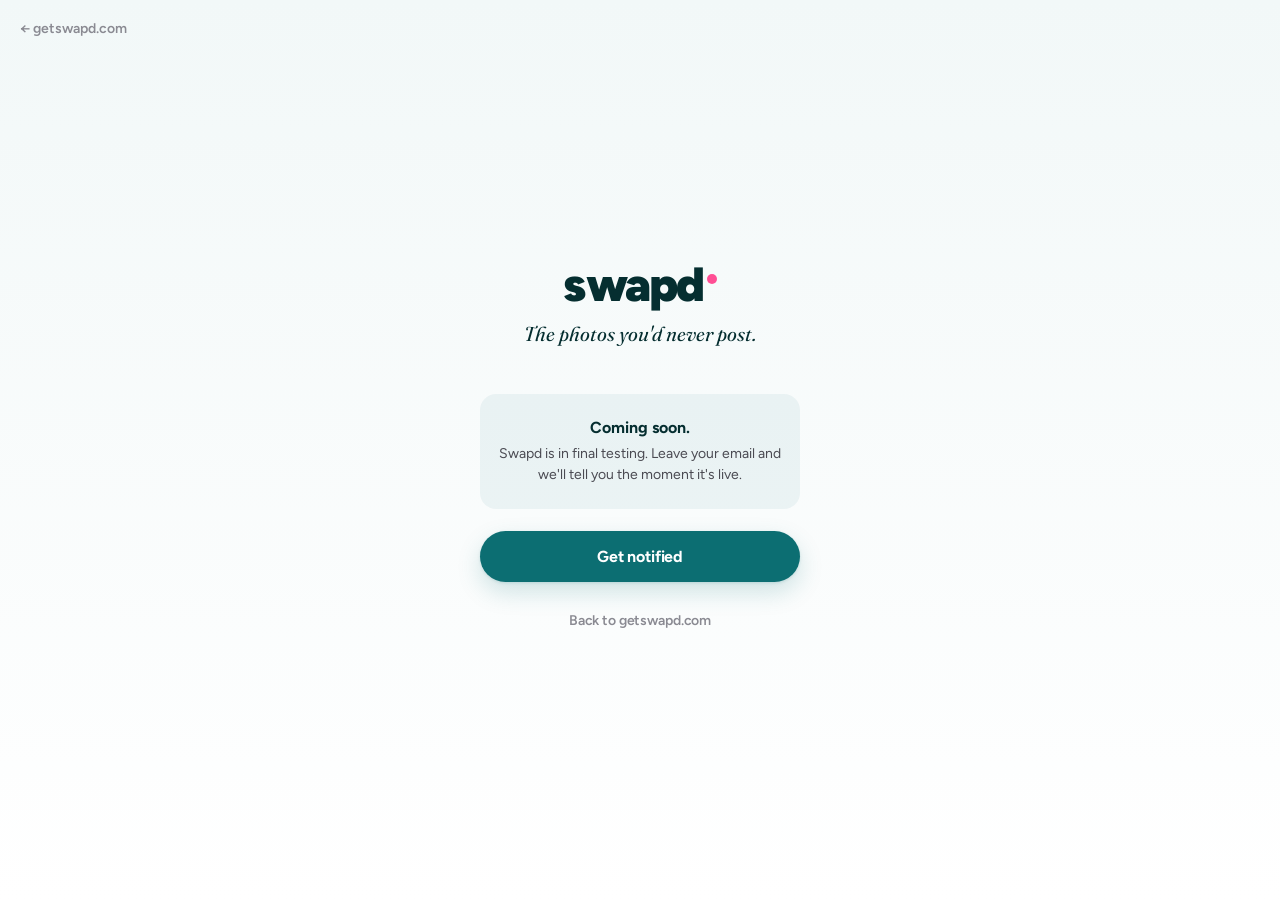
==== app/index.html @ 484838dc "Add files via upload" ====
<!DOCTYPE html>
<html lang="en">
<head>
<meta charset="UTF-8">
<meta name="viewport" content="width=device-width, initial-scale=1.0">
<title>Get Swapd</title>
<meta name="description" content="Download Swapd — the photos you'd never post.">
<meta name="theme-color" content="#0C6E72">

<!-- iOS Smart App Banner — auto-offers App Store when viewed on iPhone Safari -->
<!-- Update with real App Store ID once app is live: -->
<!-- <meta name="apple-itunes-app" content="app-id=YOUR_APP_ID"> -->

<link rel="preconnect" href="https://fonts.googleapis.com">
<link rel="preconnect" href="https://fonts.gstatic.com" crossorigin>
<link href="https://fonts.googleapis.com/css2?family=Figtree:wght@400;700;800;900&family=Fraunces:ital,opsz,wght@1,9..144,400&display=swap" rel="stylesheet">

<style>
  :root {
    --teal: #0C6E72;
    --teal-ink: #052E30;
    --teal-softer: #F2F8F8;
    --pink: #FF4E94;
    --white: #FFFFFF;
    --ink: #151517;
    --ink-2: #4A4A52;
    --ink-3: #8A8A92;
    --shadow-lift: 0 1px 3px rgba(12,110,114,.15), 0 10px 24px rgba(12,110,114,.18);
    --shadow-md: 0 2px 4px rgba(15,15,20,.04), 0 8px 20px rgba(15,15,20,.06);
  }
  * { box-sizing: border-box; margin: 0; padding: 0; }
  body {
    font-family: 'Figtree', -apple-system, BlinkMacSystemFont, sans-serif;
    background: linear-gradient(180deg, var(--teal-softer) 0%, var(--white) 100%);
    color: var(--ink);
    min-height: 100vh;
    display: flex;
    flex-direction: column;
    align-items: center;
    justify-content: center;
    padding: 32px 24px;
    text-align: center;
    -webkit-font-smoothing: antialiased;
  }
  .wordmark {
    font-weight: 900;
    font-size: 48px;
    letter-spacing: -0.035em;
    color: var(--teal-ink);
    margin-bottom: 8px;
  }
  .wordmark-dot {
    display: inline-block;
    width: 10px; height: 10px;
    background: var(--pink);
    border-radius: 50%;
    vertical-align: super;
    margin-left: 3px;
    margin-top: 8px;
  }
  .tagline {
    font-family: 'Fraunces', Georgia, serif;
    font-style: italic;
    font-size: 20px;
    color: var(--teal-ink);
    margin-bottom: 48px;
    font-variation-settings: 'opsz' 72;
    font-weight: 400;
  }
  .status {
    font-size: 15px;
    color: var(--ink-2);
    margin-bottom: 32px;
    min-height: 24px;
    max-width: 320px;
  }
  .buttons {
    display: flex;
    flex-direction: column;
    gap: 14px;
    width: 100%;
    max-width: 320px;
  }
  .btn {
    display: flex;
    align-items: center;
    justify-content: center;
    gap: 10px;
    padding: 16px 24px;
    border-radius: 100px;
    font-family: 'Figtree', sans-serif;
    font-weight: 700;
    font-size: 16px;
    text-decoration: none;
    letter-spacing: -0.01em;
    transition: transform 0.15s;
  }
  .btn:hover { transform: translateY(-1px); }
  .btn-primary {
    background: var(--teal);
    color: var(--white);
    box-shadow: var(--shadow-lift);
  }
  .btn-white {
    background: var(--white);
    color: var(--ink);
    box-shadow: var(--shadow-md);
  }
  .btn-ghost {
    color: var(--ink-3);
    background: transparent;
    font-size: 14px;
    font-weight: 600;
  }
  .spinner {
    display: inline-block;
    width: 20px; height: 20px;
    border: 2px solid var(--teal);
    border-top-color: transparent;
    border-radius: 50%;
    animation: spin 0.8s linear infinite;
    margin-right: 10px;
    vertical-align: middle;
  }
  @keyframes spin { to { transform: rotate(360deg); } }
  .home-link {
    position: fixed;
    top: 20px; left: 20px;
    color: var(--ink-3);
    text-decoration: none;
    font-size: 14px;
    font-weight: 600;
  }
  .home-link:hover { color: var(--ink); }
</style>
</head>
<body>

<a href="/" class="home-link">← getswapd.com</a>

<div class="wordmark">swapd<span class="wordmark-dot"></span></div>
<div class="tagline">The photos you'd never post.</div>

<div class="status" id="status">
  <span class="spinner"></span>Taking you to the right place…
</div>

<div class="buttons" id="buttons" style="display:none;">
  <!-- Buttons injected by the script below if auto-redirect fails -->
</div>

<script>
  // ==========================================================
  // UPDATE THESE URLs WHEN THE APP IS LIVE ON THE STORES
  // ==========================================================
  var APP_STORE_URL  = 'https://apps.apple.com/app/swapd/idYOUR_ID';
  var PLAY_STORE_URL = 'https://play.google.com/store/apps/details?id=com.swapd.app';
  // ==========================================================

  // Swapd is not yet published — while it isn't, show a "coming soon"
  // state instead of sending people to non-existent listings.
  // Flip this to false when the app is submitted & approved on both stores.
  var APP_LIVE = false;

  var ua = navigator.userAgent || navigator.vendor || window.opera;
  var isIOS     = /iPad|iPhone|iPod/.test(ua) && !window.MSStream;
  var isAndroid = /android/i.test(ua);
  var isMobile  = isIOS || isAndroid;

  var statusEl  = document.getElementById('status');
  var buttonsEl = document.getElementById('buttons');

  function showButtons(buttons) {
    statusEl.style.display = 'none';
    buttonsEl.style.display = 'flex';
    buttonsEl.innerHTML = buttons;
  }

  if (!APP_LIVE) {
    // ------ Pre-launch state ------
    showButtons(
      '<div style="padding:24px 16px; background:rgba(12,110,114,0.06); border-radius:16px; margin-bottom:8px;">' +
        '<div style="font-weight:700; color:var(--teal-ink); margin-bottom:6px;">Coming soon.</div>' +
        '<div style="font-size:14px; color:var(--ink-2); line-height:1.5;">Swapd is in final testing. Leave your email and we\'ll tell you the moment it\'s live.</div>' +
      '</div>' +
      '<a href="mailto:hello@getswapd.com?subject=Tell%20me%20when%20Swapd%20is%20live" class="btn btn-primary">Get notified</a>' +
      '<a href="/" class="btn btn-ghost">Back to getswapd.com</a>'
    );
  } else if (isIOS) {
    // ------ iOS: redirect to App Store ------
    statusEl.innerHTML = '<span class="spinner"></span>Opening the App Store…';
    setTimeout(function () { window.location.replace(APP_STORE_URL); }, 400);
    // Fallback buttons if redirect is blocked:
    setTimeout(function () {
      showButtons(
        '<a href="' + APP_STORE_URL + '" class="btn btn-primary">Open App Store</a>' +
        '<a href="/" class="btn btn-ghost">Back</a>'
      );
    }, 2500);
  } else if (isAndroid) {
    // ------ Android: redirect to Play Store ------
    statusEl.innerHTML = '<span class="spinner"></span>Opening Google Play…';
    setTimeout(function () { window.location.replace(PLAY_STORE_URL); }, 400);
    setTimeout(function () {
      showButtons(
        '<a href="' + PLAY_STORE_URL + '" class="btn btn-primary">Open Google Play</a>' +
        '<a href="/" class="btn btn-ghost">Back</a>'
      );
    }, 2500);
  } else {
    // ------ Desktop / other: show both options ------
    showButtons(
      '<a href="' + APP_STORE_URL  + '" class="btn btn-primary">Download on the App Store</a>' +
      '<a href="' + PLAY_STORE_URL + '" class="btn btn-white">Get it on Google Play</a>' +
      '<a href="/" class="btn btn-ghost">Open getswapd.com instead</a>'
    );
    statusEl.innerHTML = 'Open this on your phone to install, or pick a store:';
  }
</script>

</body>
</html>
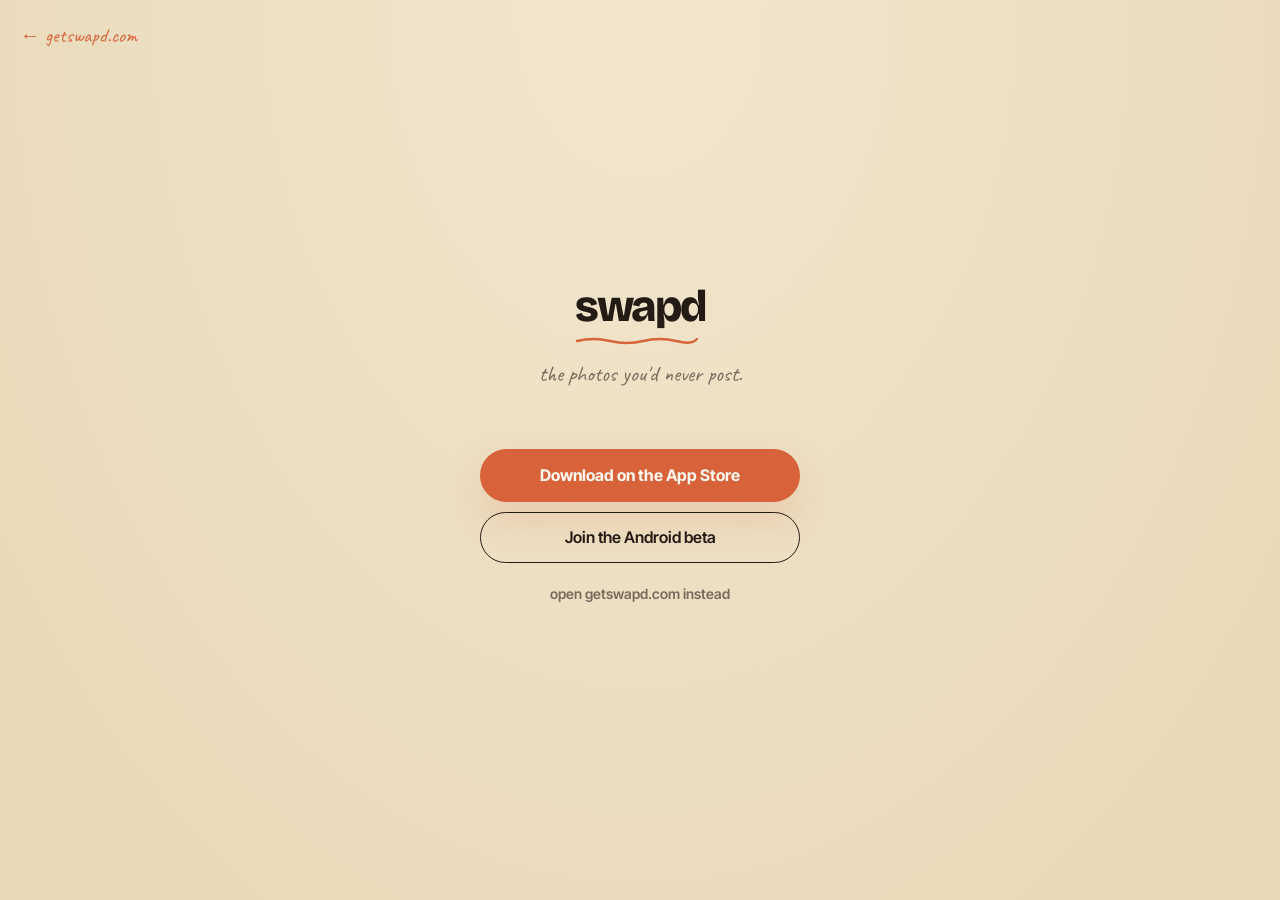
==== commit 326b43d6: "Migrate /app/ store-redirect page to Marmalade brand Drops the old teal palette and Figtree/Fraunces" ====
--- a/app/index.html
+++ b/app/index.html
@@ -1,220 +1,116 @@
 <!DOCTYPE html>
 <html lang="en">
 <head>
-<meta charset="UTF-8">
-<meta name="viewport" content="width=device-width, initial-scale=1.0">
-<title>Get Swapd</title>
-<meta name="description" content="Download Swapd — the photos you'd never post.">
-<meta name="theme-color" content="#0C6E72">
-
-<!-- iOS Smart App Banner — auto-offers App Store when viewed on iPhone Safari -->
-<!-- Update with real App Store ID once app is live: -->
-<!-- <meta name="apple-itunes-app" content="app-id=YOUR_APP_ID"> -->
-
-<link rel="preconnect" href="https://fonts.googleapis.com">
-<link rel="preconnect" href="https://fonts.gstatic.com" crossorigin>
-<link href="https://fonts.googleapis.com/css2?family=Figtree:wght@400;700;800;900&family=Fraunces:ital,opsz,wght@1,9..144,400&display=swap" rel="stylesheet">
-
-<style>
-  :root {
-    --teal: #0C6E72;
-    --teal-ink: #052E30;
-    --teal-softer: #F2F8F8;
-    --pink: #FF4E94;
-    --white: #FFFFFF;
-    --ink: #151517;
-    --ink-2: #4A4A52;
-    --ink-3: #8A8A92;
-    --shadow-lift: 0 1px 3px rgba(12,110,114,.15), 0 10px 24px rgba(12,110,114,.18);
-    --shadow-md: 0 2px 4px rgba(15,15,20,.04), 0 8px 20px rgba(15,15,20,.06);
-  }
-  * { box-sizing: border-box; margin: 0; padding: 0; }
-  body {
-    font-family: 'Figtree', -apple-system, BlinkMacSystemFont, sans-serif;
-    background: linear-gradient(180deg, var(--teal-softer) 0%, var(--white) 100%);
-    color: var(--ink);
-    min-height: 100vh;
-    display: flex;
-    flex-direction: column;
-    align-items: center;
-    justify-content: center;
-    padding: 32px 24px;
-    text-align: center;
-    -webkit-font-smoothing: antialiased;
-  }
-  .wordmark {
-    font-weight: 900;
-    font-size: 48px;
-    letter-spacing: -0.035em;
-    color: var(--teal-ink);
-    margin-bottom: 8px;
-  }
-  .wordmark-dot {
-    display: inline-block;
-    width: 10px; height: 10px;
-    background: var(--pink);
-    border-radius: 50%;
-    vertical-align: super;
-    margin-left: 3px;
-    margin-top: 8px;
-  }
-  .tagline {
-    font-family: 'Fraunces', Georgia, serif;
-    font-style: italic;
-    font-size: 20px;
-    color: var(--teal-ink);
-    margin-bottom: 48px;
-    font-variation-settings: 'opsz' 72;
-    font-weight: 400;
-  }
-  .status {
-    font-size: 15px;
-    color: var(--ink-2);
-    margin-bottom: 32px;
-    min-height: 24px;
-    max-width: 320px;
-  }
-  .buttons {
-    display: flex;
-    flex-direction: column;
-    gap: 14px;
-    width: 100%;
-    max-width: 320px;
-  }
-  .btn {
-    display: flex;
-    align-items: center;
-    justify-content: center;
-    gap: 10px;
-    padding: 16px 24px;
-    border-radius: 100px;
-    font-family: 'Figtree', sans-serif;
-    font-weight: 700;
-    font-size: 16px;
-    text-decoration: none;
-    letter-spacing: -0.01em;
-    transition: transform 0.15s;
-  }
-  .btn:hover { transform: translateY(-1px); }
-  .btn-primary {
-    background: var(--teal);
-    color: var(--white);
-    box-shadow: var(--shadow-lift);
-  }
-  .btn-white {
-    background: var(--white);
-    color: var(--ink);
-    box-shadow: var(--shadow-md);
-  }
-  .btn-ghost {
-    color: var(--ink-3);
-    background: transparent;
-    font-size: 14px;
-    font-weight: 600;
-  }
-  .spinner {
-    display: inline-block;
-    width: 20px; height: 20px;
-    border: 2px solid var(--teal);
-    border-top-color: transparent;
-    border-radius: 50%;
-    animation: spin 0.8s linear infinite;
-    margin-right: 10px;
-    vertical-align: middle;
-  }
-  @keyframes spin { to { transform: rotate(360deg); } }
-  .home-link {
-    position: fixed;
-    top: 20px; left: 20px;
-    color: var(--ink-3);
-    text-decoration: none;
-    font-size: 14px;
-    font-weight: 600;
-  }
-  .home-link:hover { color: var(--ink); }
-</style>
+  <meta charset="UTF-8" />
+  <meta name="viewport" content="width=device-width, initial-scale=1.0" />
+  <title>get swapd</title>
+  <meta name="description" content="Download swapd — the photos you'd never post." />
+  <meta name="theme-color" content="#F2E6CE" />
+  <meta name="apple-itunes-app" content="app-id=6762082136" />
+  <link rel="stylesheet" href="/assets/swapd.css" />
+  <style>
+    main.center-stage { flex-direction: column; text-align: center; }
+    .tagline {
+      font-family: var(--hand);
+      font-size: 22px;
+      color: var(--ink-muted);
+      margin: 8px 0 36px;
+    }
+    .status {
+      font-size: 15px;
+      color: var(--ink-muted);
+      margin-bottom: 24px;
+      min-height: 24px;
+      max-width: 320px;
+    }
+    .actions { width: 100%; max-width: 320px; }
+    .btn-ghost {
+      background: transparent;
+      color: var(--ink-muted);
+      font-size: 14px;
+      font-weight: 600;
+      padding: 10px 16px;
+    }
+    .btn-ghost:hover { color: var(--ink); }
+    .home-link {
+      position: fixed;
+      top: 20px;
+      left: 20px;
+      font-family: var(--hand);
+      font-size: 20px;
+      color: var(--accent);
+      text-decoration: none;
+    }
+    .home-link:hover { color: var(--accent-deep); }
+    .spinner {
+      display: inline-block;
+      width: 16px; height: 16px;
+      border: 2px solid var(--accent);
+      border-top-color: transparent;
+      border-radius: 50%;
+      animation: spin 0.8s linear infinite;
+      margin-right: 8px;
+      vertical-align: middle;
+    }
+    @keyframes spin { to { transform: rotate(360deg); } }
+  </style>
 </head>
 <body>
 
 <a href="/" class="home-link">← getswapd.com</a>
 
-<div class="wordmark">swapd<span class="wordmark-dot"></span></div>
-<div class="tagline">The photos you'd never post.</div>
+<main class="center-stage">
+  <a class="swapd-wordmark large" href="/" aria-label="swapd">swapd<svg viewBox="0 0 120 10" aria-hidden="true"><path d="M2 5 Q 18 1, 34 5 T 66 5 T 98 5 T 118 3" stroke="currentColor" stroke-width="2.4" fill="none" stroke-linecap="round" /></svg></a>
+  <div class="tagline">the photos you'd never post.</div>
 
-<div class="status" id="status">
-  <span class="spinner"></span>Taking you to the right place…
-</div>
+  <div class="status" id="status">
+    <span class="spinner"></span>taking you to the right place&hellip;
+  </div>
 
-<div class="buttons" id="buttons" style="display:none;">
-  <!-- Buttons injected by the script below if auto-redirect fails -->
-</div>
+  <div class="actions" id="buttons" style="display:none;"></div>
+</main>
 
 <script>
-  // ==========================================================
-  // UPDATE THESE URLs WHEN THE APP IS LIVE ON THE STORES
-  // ==========================================================
-  var APP_STORE_URL  = 'https://apps.apple.com/app/swapd/idYOUR_ID';
-  var PLAY_STORE_URL = 'https://play.google.com/store/apps/details?id=com.swapd.app';
-  // ==========================================================
+  var APP_STORE_URL  = 'https://apps.apple.com/gb/app/swapd-fun-photo-swaps/id6762082136';
+  // Android is in closed testing — public Play listing not yet live.
+  // Send Android visitors to the beta-signup callout on /support.
+  var ANDROID_BETA_URL = '/support#android-beta';
 
-  // Swapd is not yet published — while it isn't, show a "coming soon"
-  // state instead of sending people to non-existent listings.
-  // Flip this to false when the app is submitted & approved on both stores.
-  var APP_LIVE = false;
-
-  var ua = navigator.userAgent || navigator.vendor || window.opera;
+  var ua = navigator.userAgent || navigator.vendor || window.opera || '';
   var isIOS     = /iPad|iPhone|iPod/.test(ua) && !window.MSStream;
   var isAndroid = /android/i.test(ua);
-  var isMobile  = isIOS || isAndroid;
 
   var statusEl  = document.getElementById('status');
   var buttonsEl = document.getElementById('buttons');
 
-  function showButtons(buttons) {
+  function showButtons(html) {
     statusEl.style.display = 'none';
     buttonsEl.style.display = 'flex';
-    buttonsEl.innerHTML = buttons;
+    buttonsEl.innerHTML = html;
   }
 
-  if (!APP_LIVE) {
-    // ------ Pre-launch state ------
-    showButtons(
-      '<div style="padding:24px 16px; background:rgba(12,110,114,0.06); border-radius:16px; margin-bottom:8px;">' +
-        '<div style="font-weight:700; color:var(--teal-ink); margin-bottom:6px;">Coming soon.</div>' +
-        '<div style="font-size:14px; color:var(--ink-2); line-height:1.5;">Swapd is in final testing. Leave your email and we\'ll tell you the moment it\'s live.</div>' +
-      '</div>' +
-      '<a href="mailto:hello@getswapd.com?subject=Tell%20me%20when%20Swapd%20is%20live" class="btn btn-primary">Get notified</a>' +
-      '<a href="/" class="btn btn-ghost">Back to getswapd.com</a>'
-    );
-  } else if (isIOS) {
-    // ------ iOS: redirect to App Store ------
-    statusEl.innerHTML = '<span class="spinner"></span>Opening the App Store…';
+  if (isIOS) {
+    statusEl.innerHTML = '<span class="spinner"></span>opening the App Store&hellip;';
     setTimeout(function () { window.location.replace(APP_STORE_URL); }, 400);
-    // Fallback buttons if redirect is blocked:
     setTimeout(function () {
       showButtons(
-        '<a href="' + APP_STORE_URL + '" class="btn btn-primary">Open App Store</a>' +
-        '<a href="/" class="btn btn-ghost">Back</a>'
+        '<a href="' + APP_STORE_URL + '" class="btn btn-primary">Download on the App Store</a>' +
+        '<a href="/" class="btn btn-ghost">back to getswapd.com</a>'
       );
     }, 2500);
   } else if (isAndroid) {
-    // ------ Android: redirect to Play Store ------
-    statusEl.innerHTML = '<span class="spinner"></span>Opening Google Play…';
-    setTimeout(function () { window.location.replace(PLAY_STORE_URL); }, 400);
-    setTimeout(function () {
-      showButtons(
-        '<a href="' + PLAY_STORE_URL + '" class="btn btn-primary">Open Google Play</a>' +
-        '<a href="/" class="btn btn-ghost">Back</a>'
-      );
-    }, 2500);
+    statusEl.innerHTML = 'swapd on Android is in closed testing.';
+    showButtons(
+      '<a href="' + ANDROID_BETA_URL + '" class="btn btn-primary">Join the Android beta</a>' +
+      '<a href="/" class="btn btn-ghost">back to getswapd.com</a>'
+    );
   } else {
-    // ------ Desktop / other: show both options ------
+    statusEl.innerHTML = 'open this on your phone to install, or pick a store:';
     showButtons(
-      '<a href="' + APP_STORE_URL  + '" class="btn btn-primary">Download on the App Store</a>' +
-      '<a href="' + PLAY_STORE_URL + '" class="btn btn-white">Get it on Google Play</a>' +
-      '<a href="/" class="btn btn-ghost">Open getswapd.com instead</a>'
+      '<a href="' + APP_STORE_URL + '" class="btn btn-primary">Download on the App Store</a>' +
+      '<a href="' + ANDROID_BETA_URL + '" class="btn btn-secondary">Join the Android beta</a>' +
+      '<a href="/" class="btn btn-ghost">open getswapd.com instead</a>'
     );
-    statusEl.innerHTML = 'Open this on your phone to install, or pick a store:';
   }
 </script>
 
--- a/assets/swapd.css
+++ b/assets/swapd.css
@@ -0,0 +1,277 @@
+/* swapd marketing site — shared stylesheet
+ * Marmalade palette + Bricolage Grotesque display + Caveat hand-script.
+ * Mirrors the brand tokens in constants/Theme.ts and the iOS app's
+ * <SwapdWordmark> component so the web and the app feel like one thing.
+ */
+
+@import url('https://fonts.googleapis.com/css2?family=Bricolage+Grotesque:opsz,wght@12..96,500;12..96,700;12..96,800&family=Caveat:wght@500;700&family=Inter+Tight:wght@400;500;700&display=swap');
+
+:root {
+  /* Palette — Marmalade */
+  --paper: #F2E6CE;
+  --paper-deep: #E8D9B8;
+  --paper-mid: #EDE0C4;
+  --card: #F5ECD8;
+  --sticker: #F4DFAA;
+  --ink: #241B14;
+  --ink-soft: #3D2E22;
+  --ink-muted: #7A6A5E;
+  --ink-line: #DDD0BE;
+  --accent: #D8633A;
+  --accent-deep: #B84B26;
+  --highlight: #F5C24A;
+  --sage: #5C9D78;
+  --plum: #6E4F9E;
+  --blossom: #E85A8E;
+
+  /* Typography */
+  --display: 'Bricolage Grotesque', -apple-system, BlinkMacSystemFont, 'Segoe UI', sans-serif;
+  --hand: 'Caveat', 'Comic Sans MS', cursive;
+  --ui: 'Inter Tight', -apple-system, BlinkMacSystemFont, 'Segoe UI', Roboto, 'Helvetica Neue', Arial, sans-serif;
+
+  /* Shadows */
+  --shadow-sm: 0 2px 6px rgba(36, 27, 20, 0.08);
+  --shadow-md: 0 14px 36px rgba(36, 27, 20, 0.10);
+  --shadow-lift: 0 18px 40px rgba(216, 99, 58, 0.18);
+}
+
+* { box-sizing: border-box; }
+
+html, body { margin: 0; padding: 0; }
+
+body {
+  background:
+    radial-gradient(ellipse at 50% 0%, var(--paper) 0%, var(--paper-deep) 90%);
+  color: var(--ink);
+  min-height: 100vh;
+  font-family: var(--ui);
+  line-height: 1.55;
+  -webkit-font-smoothing: antialiased;
+  -moz-osx-font-smoothing: grayscale;
+}
+
+/* Page wrap — used by support / safety / privacy / terms */
+.wrap {
+  max-width: 720px;
+  margin: 0 auto;
+  padding: 56px 24px 96px;
+}
+
+/* ── Wordmark ───────────────────────────────────────────────────────────── */
+.swapd-wordmark {
+  display: inline-flex;
+  flex-direction: column;
+  align-items: flex-start;
+  text-decoration: none;
+  color: var(--ink);
+  font-family: var(--display);
+  font-weight: 800;
+  font-size: 28px;
+  letter-spacing: -0.04em;
+  line-height: 1;
+  gap: 2px;
+  user-select: none;
+}
+.swapd-wordmark.large { font-size: 44px; }
+.swapd-wordmark.small { font-size: 20px; }
+.swapd-wordmark svg {
+  display: block;
+  width: 78px;
+  height: 11px;
+  margin-top: 2px;
+  color: var(--accent);
+}
+.swapd-wordmark.large svg { width: 124px; height: 16px; }
+.swapd-wordmark.small svg { width: 56px; height: 9px; }
+
+.wordmark-row {
+  display: flex;
+  align-items: center;
+  justify-content: space-between;
+  margin-bottom: 28px;
+}
+.wordmark-row a.nav-back {
+  font-family: var(--hand);
+  font-size: 22px;
+  color: var(--accent);
+  text-decoration: none;
+}
+.wordmark-row a.nav-back:hover { color: var(--accent-deep); }
+
+/* ── Typography ─────────────────────────────────────────────────────────── */
+h1, h2, h3 {
+  font-family: var(--display);
+  color: var(--ink);
+  letter-spacing: -0.025em;
+}
+h1 {
+  font-size: 44px;
+  font-weight: 800;
+  margin: 8px 0 12px;
+  line-height: 1.05;
+}
+h2 {
+  font-size: 24px;
+  font-weight: 700;
+  margin: 44px 0 10px;
+  letter-spacing: -0.015em;
+}
+h3 {
+  font-size: 18px;
+  font-weight: 700;
+  margin: 24px 0 4px;
+  font-family: var(--ui);
+  letter-spacing: -0.005em;
+}
+p { font-size: 16px; margin: 0 0 12px; color: var(--ink-soft); }
+.lead { font-size: 18px; color: var(--ink-soft); margin: 0 0 32px; }
+.last {
+  font-family: var(--hand);
+  font-size: 18px;
+  color: var(--ink-muted);
+  margin: 0 0 32px;
+}
+ul { padding-left: 22px; margin: 0 0 12px; font-size: 16px; color: var(--ink-soft); }
+li { margin-bottom: 6px; }
+strong { color: var(--ink); font-weight: 700; }
+a { color: var(--accent); text-decoration: underline; text-underline-offset: 2px; }
+a:hover { color: var(--accent-deep); }
+
+/* ── Highlighted summary block (used in privacy / terms) ────────────────── */
+.summary {
+  background: var(--sticker);
+  border-radius: 18px;
+  padding: 22px 26px;
+  margin: 0 0 32px;
+  border: 1px solid rgba(216, 99, 58, 0.2);
+}
+.summary-label {
+  font-family: var(--hand);
+  font-size: 18px;
+  color: var(--accent);
+  margin: 0 0 6px;
+  letter-spacing: 0;
+  font-weight: 700;
+}
+.summary p { font-size: 16px; color: var(--ink); margin: 0 0 8px; }
+.summary p:last-child { margin-bottom: 0; }
+
+/* ── Contact card (support / safety) ────────────────────────────────────── */
+.contact {
+  background: var(--card);
+  border: 1px solid rgba(36, 27, 20, 0.10);
+  border-radius: 18px;
+  padding: 22px 26px;
+  margin-top: 40px;
+}
+.contact h2 { margin-top: 0; }
+
+/* ── Footer note ────────────────────────────────────────────────────────── */
+.foot {
+  font-family: var(--hand);
+  font-size: 18px;
+  color: var(--ink-muted);
+  margin-top: 48px;
+  padding-top: 20px;
+  border-top: 1px solid var(--ink-line);
+}
+
+/* ── Cards (used by /join) ──────────────────────────────────────────────── */
+.center-stage {
+  min-height: 100vh;
+  display: flex;
+  align-items: center;
+  justify-content: center;
+  padding: 32px 18px;
+}
+.card {
+  background: var(--card);
+  border-radius: 24px;
+  padding: 32px 28px;
+  max-width: 460px;
+  width: 100%;
+  box-shadow: var(--shadow-md);
+  border: 1px solid rgba(36, 27, 20, 0.06);
+}
+.card h1 {
+  font-size: 34px;
+  margin: 12px 0 12px;
+}
+.code-box {
+  background: var(--paper);
+  border: 1px dashed var(--accent);
+  border-radius: 16px;
+  padding: 18px 20px;
+  text-align: center;
+}
+.code-label {
+  font-family: var(--hand);
+  font-size: 18px;
+  font-weight: 700;
+  color: var(--accent);
+  margin: 0 0 4px;
+}
+.code {
+  font-family: var(--display);
+  font-size: 38px;
+  font-weight: 800;
+  letter-spacing: 6px;
+  color: var(--ink);
+  margin: 0;
+  word-break: break-all;
+}
+
+/* ── Buttons ────────────────────────────────────────────────────────────── */
+.actions { display: flex; flex-direction: column; gap: 10px; margin-top: 22px; }
+.btn {
+  appearance: none;
+  -webkit-appearance: none;
+  border: none;
+  border-radius: 999px;
+  padding: 14px 22px;
+  font-size: 16px;
+  font-weight: 700;
+  font-family: var(--ui);
+  cursor: pointer;
+  text-align: center;
+  text-decoration: none;
+  display: block;
+  transition: transform 80ms ease, box-shadow 200ms ease;
+}
+.btn:active { transform: translateY(1px); }
+.btn-primary { background: var(--accent); color: #FFF8EE; box-shadow: var(--shadow-lift); }
+.btn-primary:hover { background: var(--accent-deep); color: #FFF8EE; }
+.btn-secondary {
+  background: transparent;
+  color: var(--ink);
+  border: 1.5px solid var(--ink);
+  padding: 12px 22px;
+  font-weight: 600;
+}
+.btn-secondary:hover { background: var(--ink); color: var(--paper); }
+
+.small {
+  font-family: var(--hand);
+  font-size: 18px;
+  line-height: 1.45;
+  color: var(--ink-muted);
+  margin: 18px 0 0;
+}
+
+/* ── Callout (used for Android beta blurb) ──────────────────────────────── */
+.callout {
+  background: linear-gradient(180deg, var(--sticker) 0%, var(--paper) 100%);
+  border: 1px solid rgba(216, 99, 58, 0.25);
+  border-radius: 16px;
+  padding: 18px 22px;
+  margin: 24px 0;
+}
+.callout-label {
+  font-family: var(--hand);
+  font-size: 20px;
+  color: var(--accent);
+  margin: 0 0 6px;
+  font-weight: 700;
+}
+.callout p { color: var(--ink); margin: 0 0 8px; }
+.callout p:last-child { margin-bottom: 0; }
